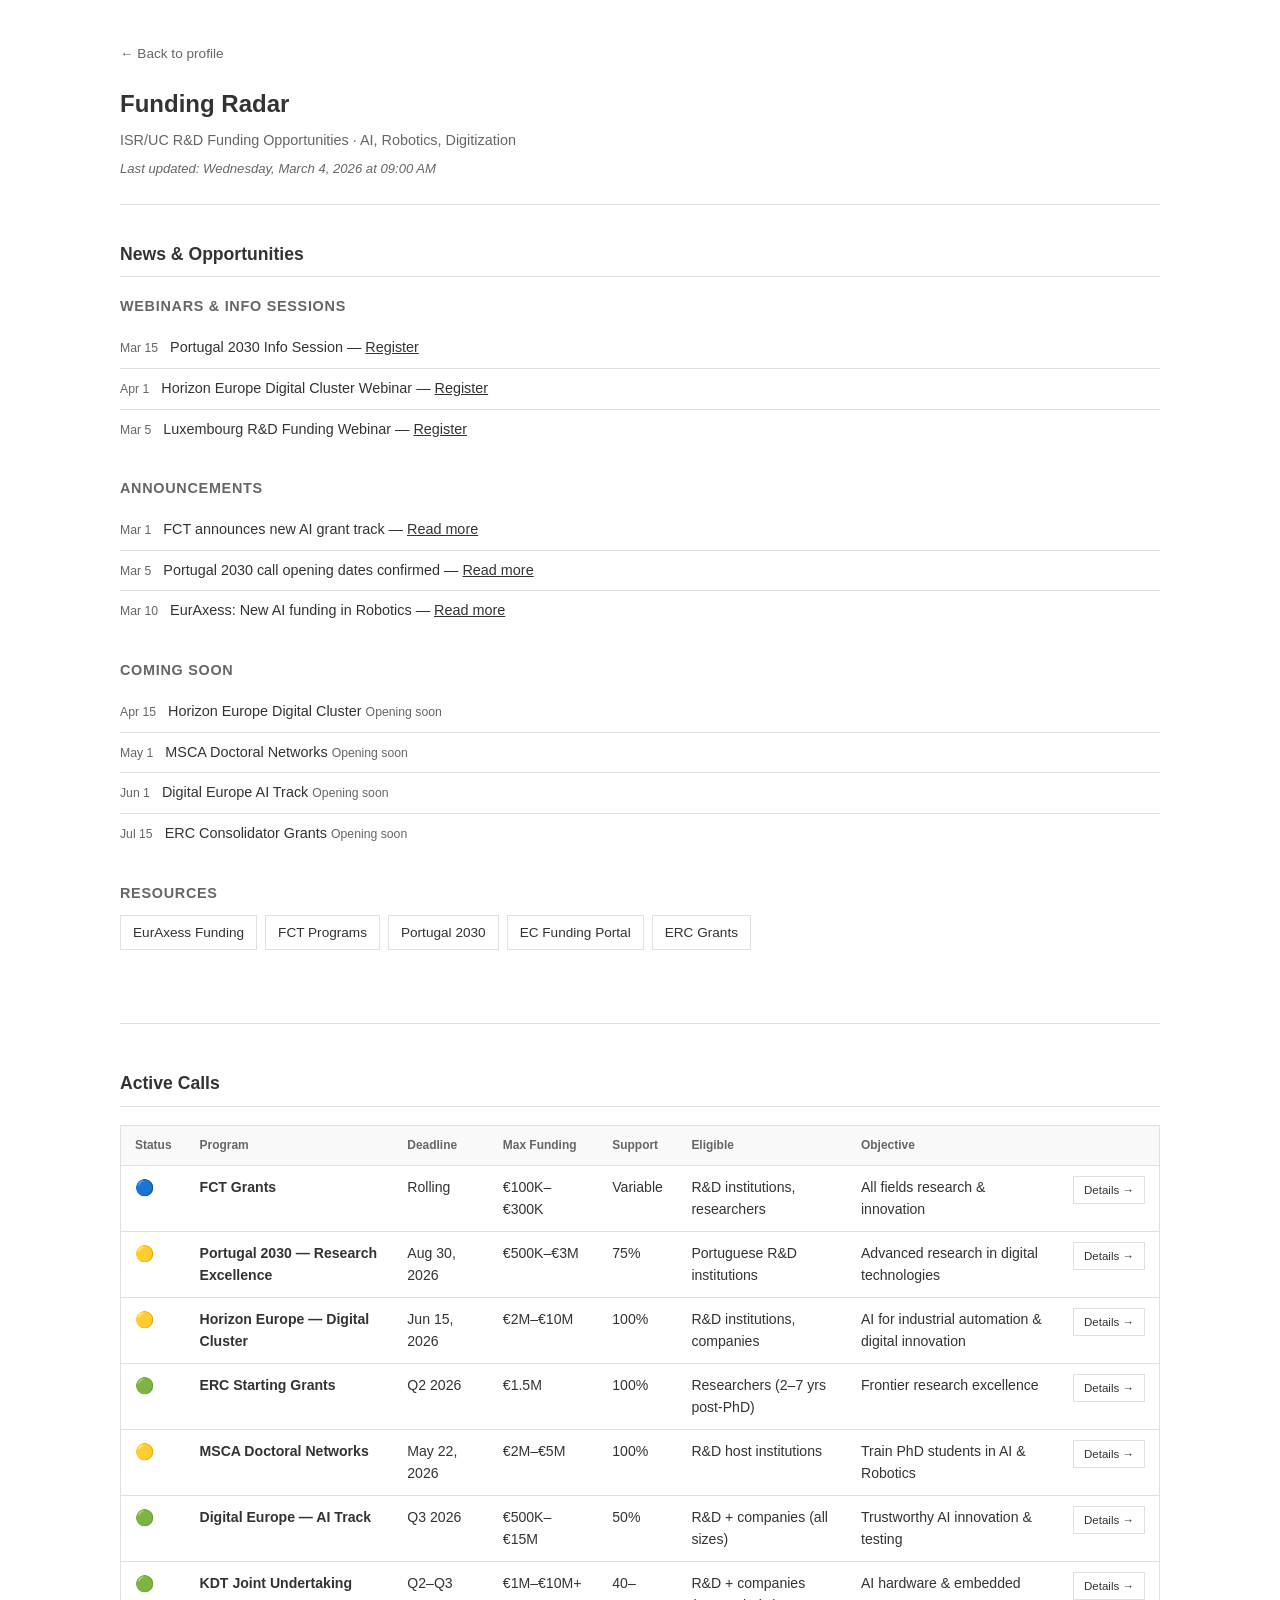
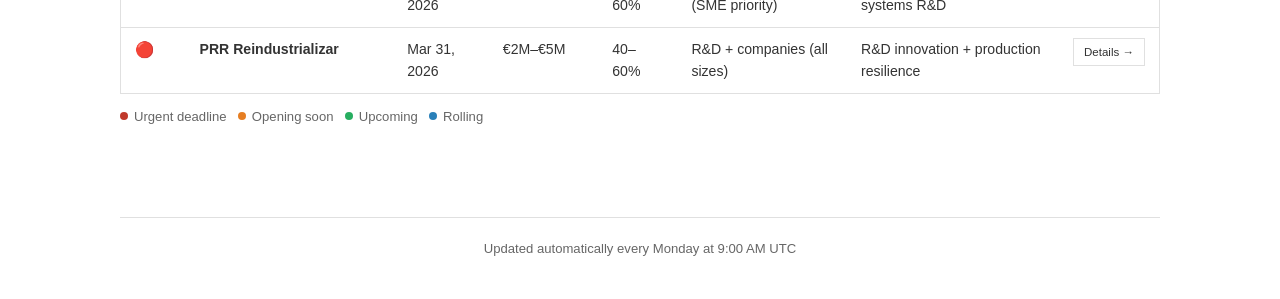
==== funding-radar/index.html @ 08bf84ca "Add talk images, move Funding Radar to nav, fix layout - Add ARRSAI, openday, masterclass, semanados" ====
<!DOCTYPE html>
<html lang="en">
<head>
    <meta charset="UTF-8">
    <meta name="viewport" content="width=device-width, initial-scale=1.0">
    <title>Funding Radar — ISR/UC Research Opportunities</title>
    <link rel="stylesheet" href="style.css">
</head>
<body>
    <div class="container">
        <!-- Header -->
        <header class="header">
            <a href="../index.html" class="back-link">← Back to profile</a>
            <h1>Funding Radar</h1>
            <p class="subtitle">ISR/UC R&D Funding Opportunities · AI, Robotics, Digitization</p>
            <p class="timestamp" id="timestamp"></p>
        </header>

        <!-- News Section -->
        <section class="section">
            <h2>News & Opportunities</h2>

            <div class="news-subsection">
                <h3>Webinars & Info Sessions</h3>
                <ul id="webinars-list" class="news-list">
                    <!-- Populated by JavaScript -->
                </ul>
            </div>

            <div class="news-subsection">
                <h3>Announcements</h3>
                <ul id="announcements-list" class="news-list">
                    <!-- Populated by JavaScript -->
                </ul>
            </div>

            <div class="news-subsection">
                <h3>Coming Soon</h3>
                <ul id="coming-soon-list" class="news-list">
                    <!-- Populated by JavaScript -->
                </ul>
            </div>

            <div class="news-subsection">
                <h3>Resources</h3>
                <ul class="resources-list">
                    <li><a href="https://euraxess.ec.europa.eu/jobs/funding" target="_blank">EurAxess Funding</a></li>
                    <li><a href="https://www.fct.pt/financiamento/programas-de-financiamento/" target="_blank">FCT Programs</a></li>
                    <li><a href="https://www.portugal2030.pt/" target="_blank">Portugal 2030</a></li>
                    <li><a href="https://ec.europa.eu/info/funding-tenders/opportunities/portal/screen/home" target="_blank">EC Funding Portal</a></li>
                    <li><a href="https://erc.europa.eu/apply-grant" target="_blank">ERC Grants</a></li>
                </ul>
            </div>
        </section>

        <!-- Active Calls Section -->
        <section class="section">
            <h2>Active Calls</h2>
            <div class="table-wrapper">
                <table class="calls-table" id="calls-table">
                    <thead>
                        <tr>
                            <th>Status</th>
                            <th>Program</th>
                            <th>Deadline</th>
                            <th>Max Funding</th>
                            <th>Support</th>
                            <th>Eligible</th>
                            <th>Objective</th>
                            <th></th>
                        </tr>
                    </thead>
                    <tbody id="calls-tbody">
                        <!-- Populated by JavaScript -->
                    </tbody>
                </table>
            </div>
            <p class="legend">
                <span class="legend-dot urgent"></span> Urgent deadline &nbsp;
                <span class="legend-dot soon"></span> Opening soon &nbsp;
                <span class="legend-dot coming"></span> Upcoming &nbsp;
                <span class="legend-dot ongoing"></span> Rolling
            </p>
        </section>

        <!-- Footer -->
        <footer class="footer">
            <p>Updated automatically every Monday at 9:00 AM UTC</p>
        </footer>
    </div>

    <script src="script.js"></script>
</body>
</html>
---- funding-radar/style.css ----
/* Funding Radar — Minimalist Academic Style */

:root {
    --text: #333333;
    --text-light: #666666;
    --border: #e0e0e0;
    --light: #f9f9f9;
    --white: #ffffff;
}

* {
    margin: 0;
    padding: 0;
    box-sizing: border-box;
}

html { scroll-behavior: smooth; }

body {
    font-family: -apple-system, BlinkMacSystemFont, 'Segoe UI', 'Helvetica Neue', sans-serif;
    background: var(--white);
    color: var(--text);
    line-height: 1.6;
}

.container {
    max-width: 1100px;
    margin: 0 auto;
    padding: 40px 30px;
}

/* Back link */
.back-link {
    display: inline-block;
    font-size: 0.85em;
    color: var(--text-light);
    text-decoration: none;
    margin-bottom: 20px;
}
.back-link:hover { color: var(--text); }

/* Header */
.header {
    padding-bottom: 25px;
    margin-bottom: 35px;
    border-bottom: 1px solid var(--border);
}

.header h1 {
    font-size: 1.5em;
    font-weight: 600;
    color: var(--text);
    margin-bottom: 6px;
}

.header .subtitle {
    font-size: 0.9em;
    color: var(--text-light);
    margin-bottom: 6px;
}

.header .timestamp {
    font-size: 0.82em;
    color: var(--text-light);
    font-style: italic;
}

/* Sections */
.section {
    margin-bottom: 45px;
    padding-bottom: 45px;
    border-bottom: 1px solid var(--border);
}

.section:last-of-type { border-bottom: none; }

.section h2 {
    font-size: 1.1em;
    font-weight: 600;
    color: var(--text);
    margin-bottom: 18px;
    padding-bottom: 8px;
    border-bottom: 1px solid var(--border);
}

.section h3 {
    font-size: 0.9em;
    font-weight: 600;
    color: var(--text-light);
    text-transform: uppercase;
    letter-spacing: 0.05em;
    margin-bottom: 10px;
}

/* Table */
.table-wrapper {
    overflow-x: auto;
    border: 1px solid var(--border);
    margin-bottom: 12px;
}

.calls-table {
    width: 100%;
    border-collapse: collapse;
    font-size: 0.88em;
}

.calls-table thead {
    background: var(--light);
}

.calls-table th {
    padding: 10px 14px;
    text-align: left;
    font-weight: 600;
    font-size: 0.85em;
    color: var(--text-light);
    border-bottom: 1px solid var(--border);
    white-space: nowrap;
}

.calls-table td {
    padding: 10px 14px;
    border-bottom: 1px solid var(--border);
    vertical-align: top;
}

.calls-table tbody tr:last-child td { border-bottom: none; }
.calls-table tbody tr:hover { background: var(--light); }

/* Status dots */
.status-urgent  { color: #c0392b; font-size: 1.1em; }
.status-soon    { color: #e67e22; font-size: 1.1em; }
.status-coming  { color: #27ae60; font-size: 1.1em; }
.status-ongoing { color: #2980b9; font-size: 1.1em; }

/* Action link */
.call-link {
    display: inline-block;
    padding: 4px 10px;
    font-size: 0.82em;
    color: var(--text);
    border: 1px solid var(--border);
    text-decoration: none;
    white-space: nowrap;
    transition: all 0.15s;
}
.call-link:hover {
    background: var(--text);
    color: var(--white);
    border-color: var(--text);
}

/* Legend */
.legend {
    font-size: 0.82em;
    color: var(--text-light);
    display: flex;
    align-items: center;
    gap: 4px;
    flex-wrap: wrap;
}
.legend-dot {
    display: inline-block;
    width: 8px;
    height: 8px;
    border-radius: 50%;
    margin-right: 2px;
}
.legend-dot.urgent  { background: #c0392b; }
.legend-dot.soon    { background: #e67e22; }
.legend-dot.coming  { background: #27ae60; }
.legend-dot.ongoing { background: #2980b9; }

/* News */
.news-subsection { margin-bottom: 28px; }

.news-list {
    list-style: none;
}

.news-list li {
    padding: 9px 0;
    border-bottom: 1px solid var(--border);
    font-size: 0.9em;
    line-height: 1.5;
}

.news-list li:last-child { border-bottom: none; }

.news-list .news-date {
    color: var(--text-light);
    font-size: 0.85em;
    margin-right: 8px;
}

.news-list a {
    color: var(--text);
    text-decoration: underline;
}
.news-list a:hover { color: var(--text-light); }

/* Resources */
.resources-list {
    list-style: none;
    display: flex;
    flex-wrap: wrap;
    gap: 8px;
}

.resources-list li a {
    display: inline-block;
    padding: 6px 12px;
    font-size: 0.85em;
    color: var(--text);
    border: 1px solid var(--border);
    text-decoration: none;
    transition: all 0.15s;
}
.resources-list li a:hover {
    background: var(--text);
    color: var(--white);
    border-color: var(--text);
}

/* Footer */
.footer {
    padding-top: 20px;
    text-align: center;
    font-size: 0.82em;
    color: var(--text-light);
    border-top: 1px solid var(--border);
}

/* Responsive */
@media (max-width: 768px) {
    .container { padding: 20px; }
    .calls-table th,
    .calls-table td { padding: 8px 10px; }
    .resources-list { flex-direction: column; }
}
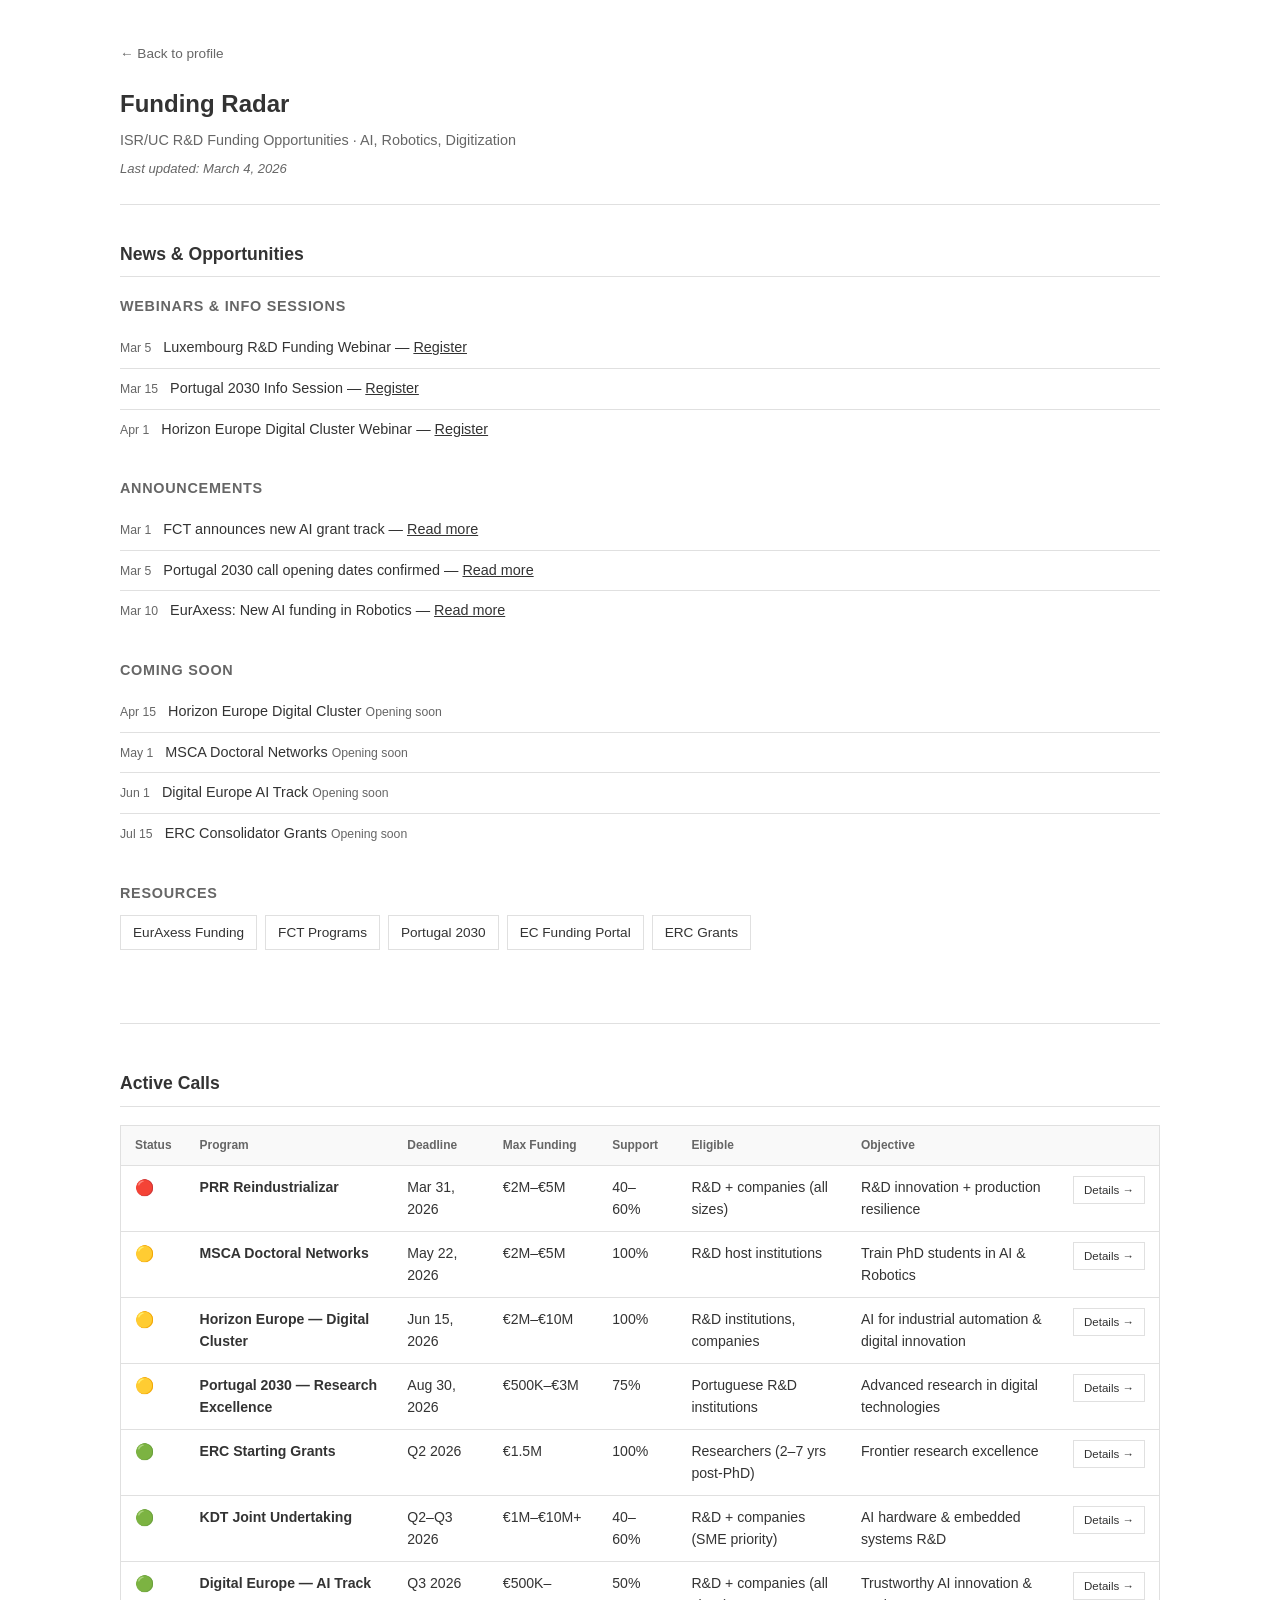
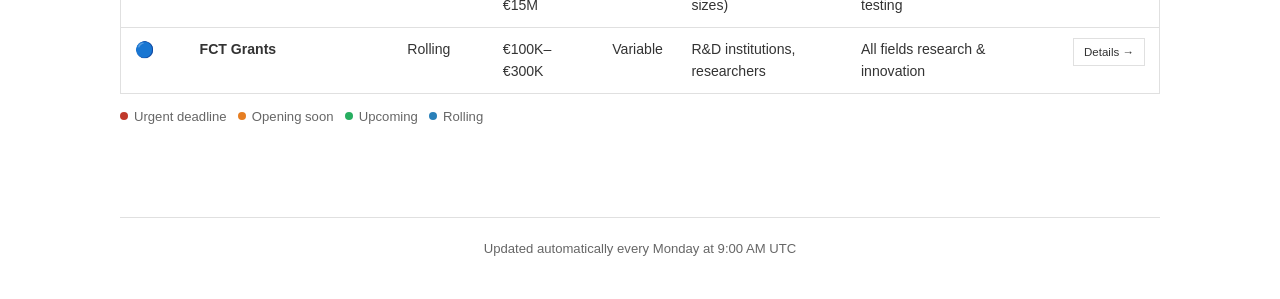
==== commit 7bc4e465: "Redesign funding radar, fix links, improve news section and layout - Funding radar: remove emojis, a" ====
--- a/funding-radar/index.html
+++ b/funding-radar/index.html
@@ -89,6 +89,6 @@
         </footer>
     </div>
 
-    <script src="script.js"></script>
+    <script src="script.js?v=20260304-2"></script>
 </body>
 </html>
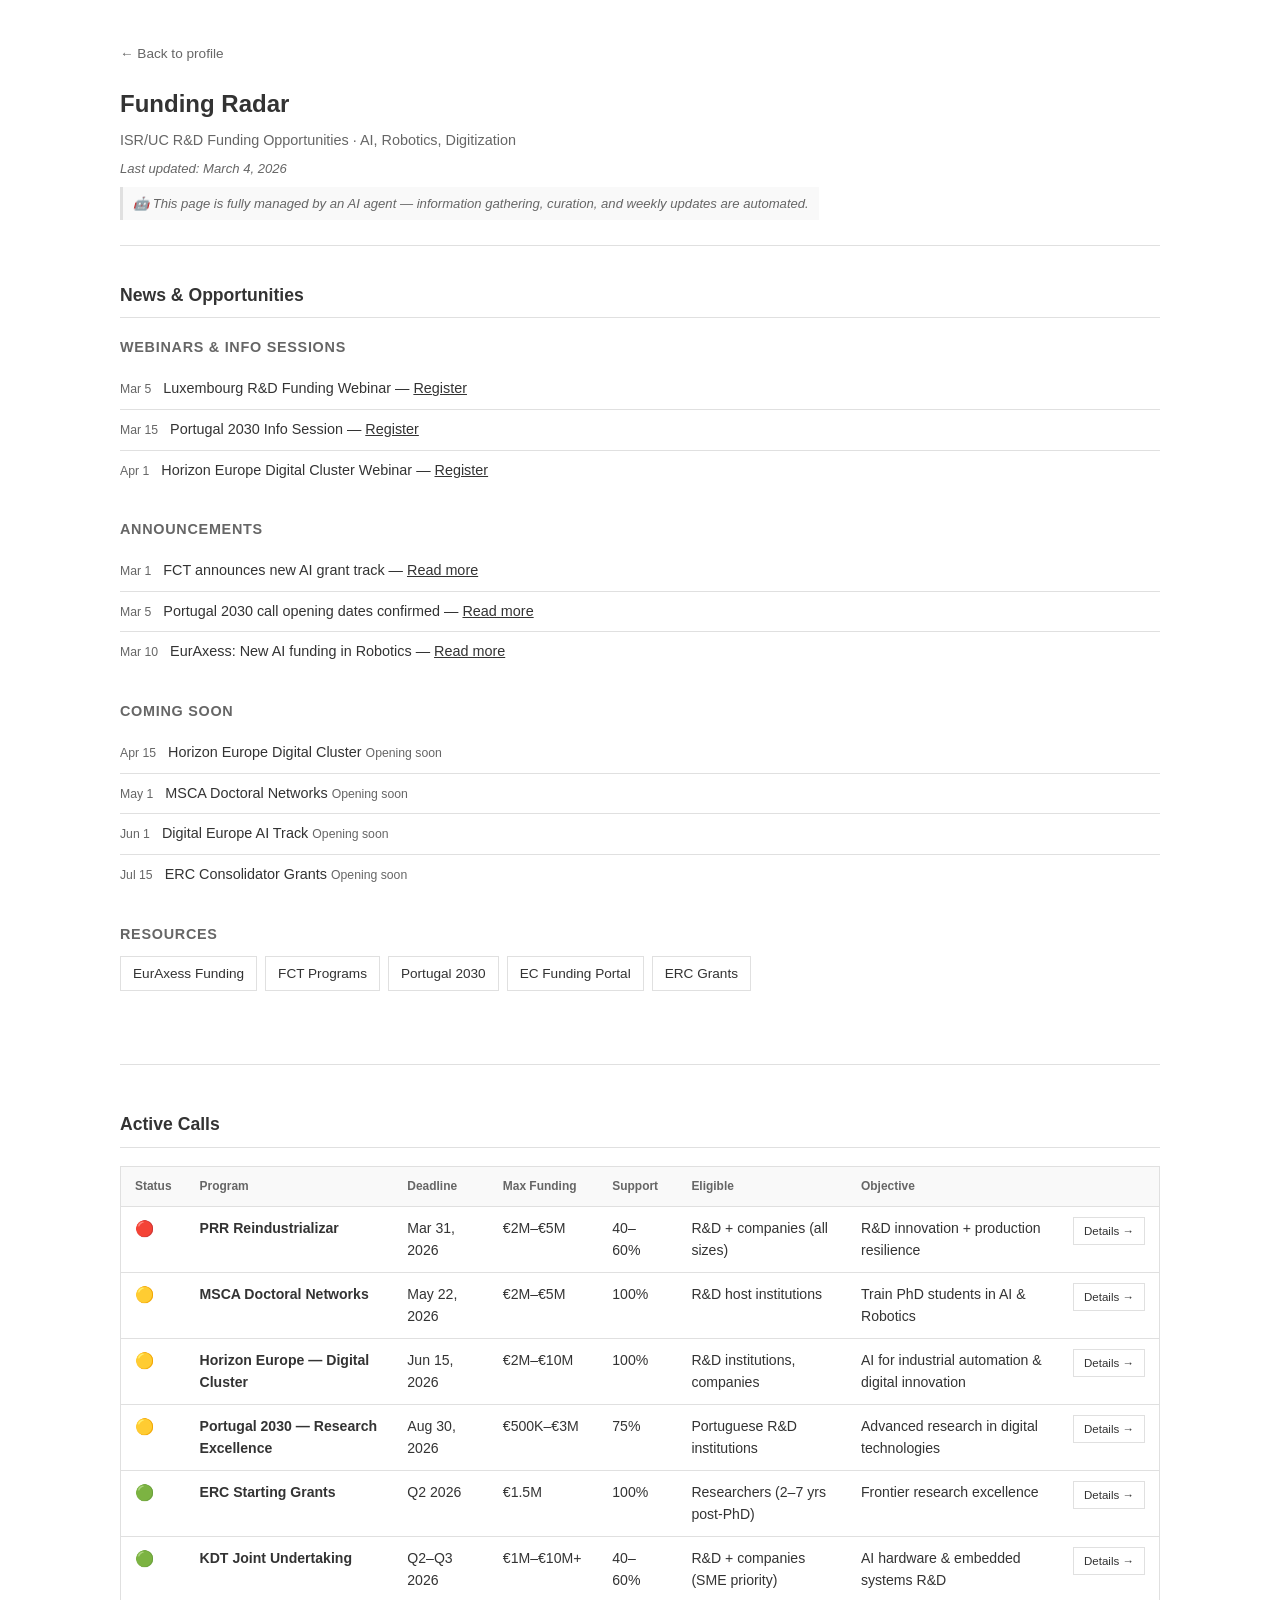
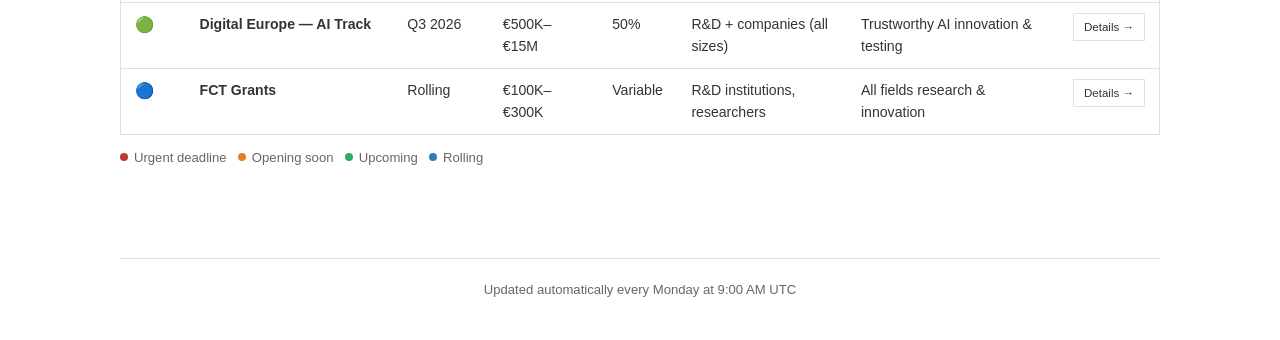
==== commit 189d0743: "Add Font Awesome social icons, blue news-date badge, agent note on radar - Replace PNG/SVG social ic" ====
--- a/funding-radar/index.html
+++ b/funding-radar/index.html
@@ -14,6 +14,7 @@
             <h1>Funding Radar</h1>
             <p class="subtitle">ISR/UC R&D Funding Opportunities · AI, Robotics, Digitization</p>
             <p class="timestamp" id="timestamp"></p>
+            <p class="agent-note">🤖 This page is fully managed by an AI agent — information gathering, curation, and weekly updates are automated.</p>
         </header>
 
         <!-- News Section -->
--- a/funding-radar/style.css
+++ b/funding-radar/style.css
@@ -232,6 +232,17 @@
     border-top: 1px solid var(--border);
 }
 
+.agent-note {
+    font-size: 0.82em;
+    color: var(--text-light);
+    font-style: italic;
+    margin-top: 8px;
+    padding: 6px 10px;
+    background: var(--light);
+    border-left: 3px solid var(--border);
+    display: inline-block;
+}
+
 /* Responsive */
 @media (max-width: 768px) {
     .container { padding: 20px; }
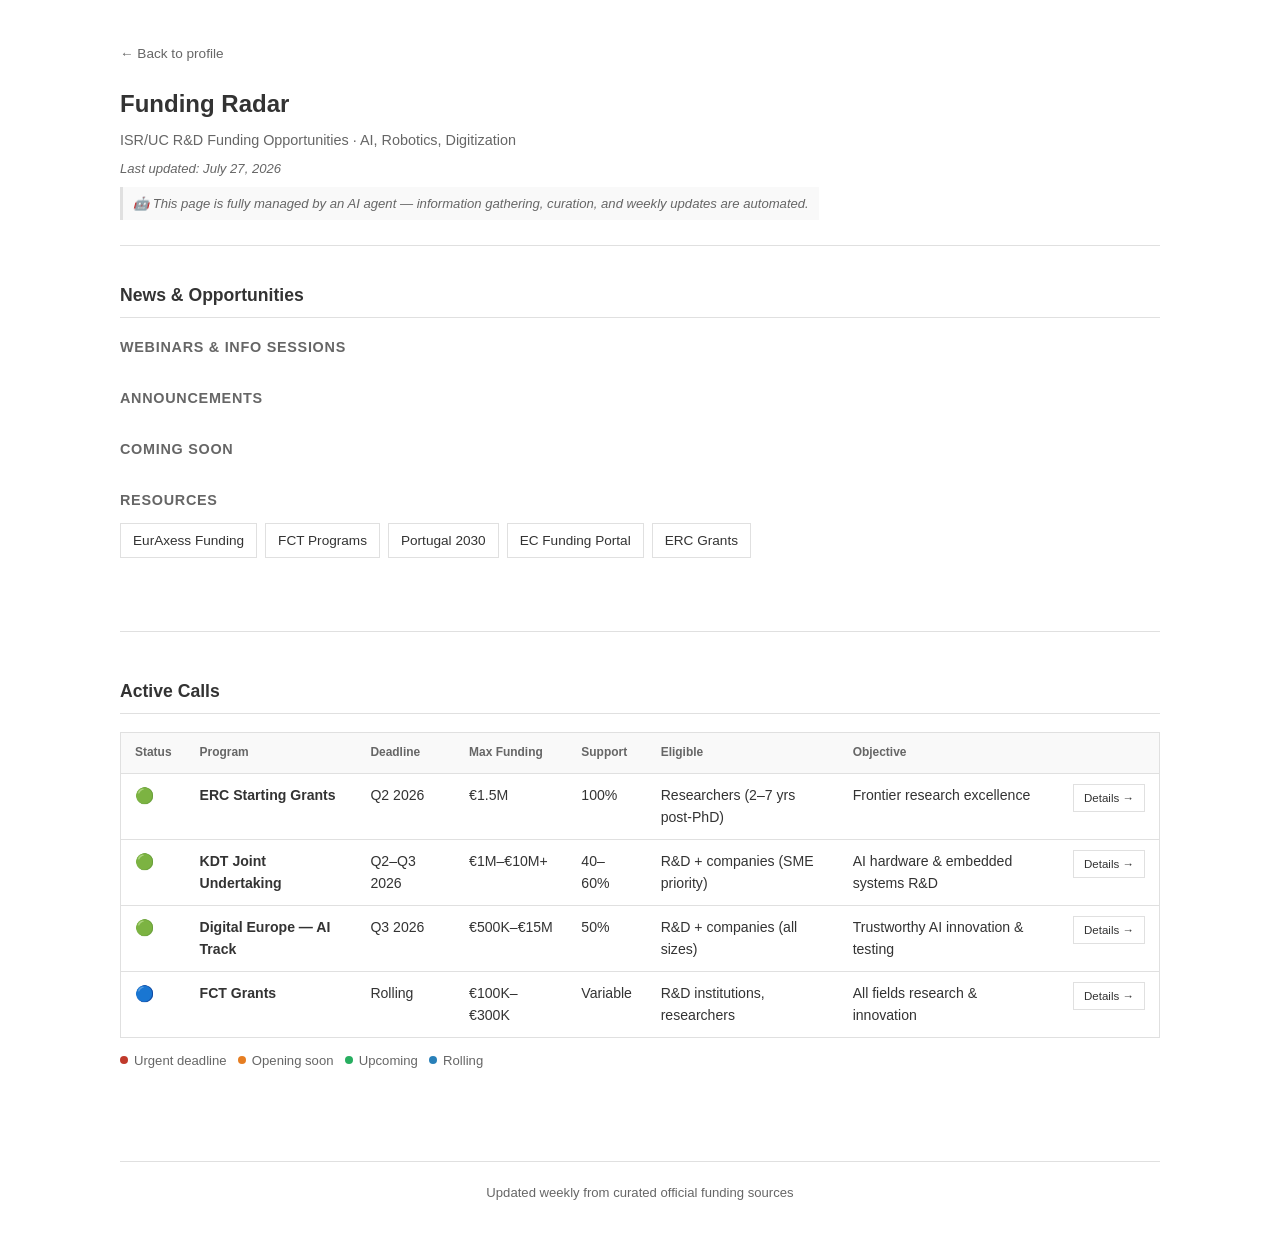
==== commit 840faddc: "Run Funding Radar updates locally" ====
--- a/funding-radar/index.html
+++ b/funding-radar/index.html
@@ -86,7 +86,7 @@
 
         <!-- Footer -->
         <footer class="footer">
-            <p>Updated automatically every Monday at 9:00 AM UTC</p>
+            <p>Updated weekly from curated official funding sources</p>
         </footer>
     </div>
 
--- a/funding-radar/style.css
+++ b/funding-radar/style.css
@@ -200,6 +200,22 @@
 }
 .news-list a:hover { color: var(--text-light); }
 
+/* Recently outdated items (<=30 days past deadline/date): keep visible but faded/struck */
+.stale-item {
+    opacity: 0.45;
+}
+
+.calls-table tr.stale-item td,
+.news-list li.stale-item {
+    text-decoration: line-through;
+    text-decoration-thickness: 1px;
+}
+
+.calls-table tr.stale-item a,
+.news-list li.stale-item a {
+    color: var(--text-light);
+}
+
 /* Resources */
 .resources-list {
     list-style: none;
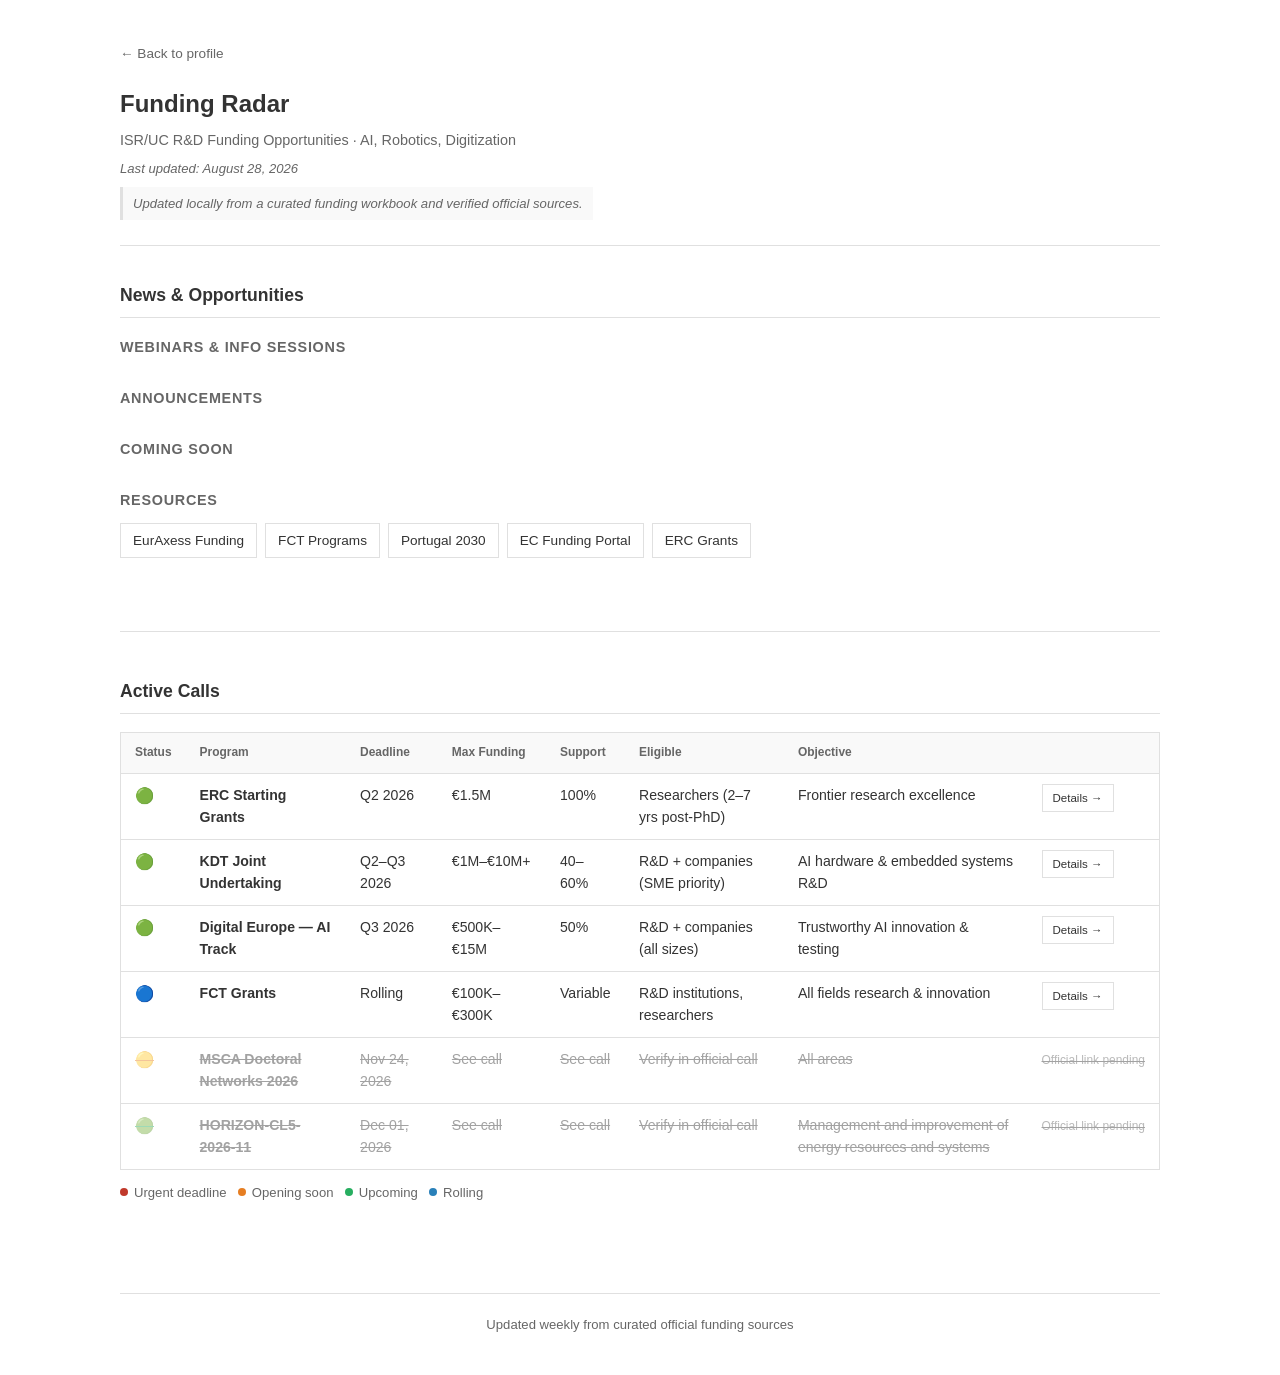
==== commit c2d10e32: "Add workbook calls to Funding Radar page" ====
--- a/funding-radar/index.html
+++ b/funding-radar/index.html
@@ -14,7 +14,7 @@
             <h1>Funding Radar</h1>
             <p class="subtitle">ISR/UC R&D Funding Opportunities · AI, Robotics, Digitization</p>
             <p class="timestamp" id="timestamp"></p>
-            <p class="agent-note">🤖 This page is fully managed by an AI agent — information gathering, curation, and weekly updates are automated.</p>
+            <p class="agent-note">Updated locally from a curated funding workbook and verified official sources.</p>
         </header>
 
         <!-- News Section -->
@@ -90,6 +90,6 @@
         </footer>
     </div>
 
-    <script src="script.js?v=20260304-2"></script>
+    <script src="script.js?v=20260828-1"></script>
 </body>
 </html>
--- a/funding-radar/style.css
+++ b/funding-radar/style.css
@@ -65,6 +65,8 @@
     font-style: italic;
 }
 
+.source-pending { color: var(--text-light); font-size: 0.85em; white-space: nowrap; }
+
 /* Sections */
 .section {
     margin-bottom: 45px;
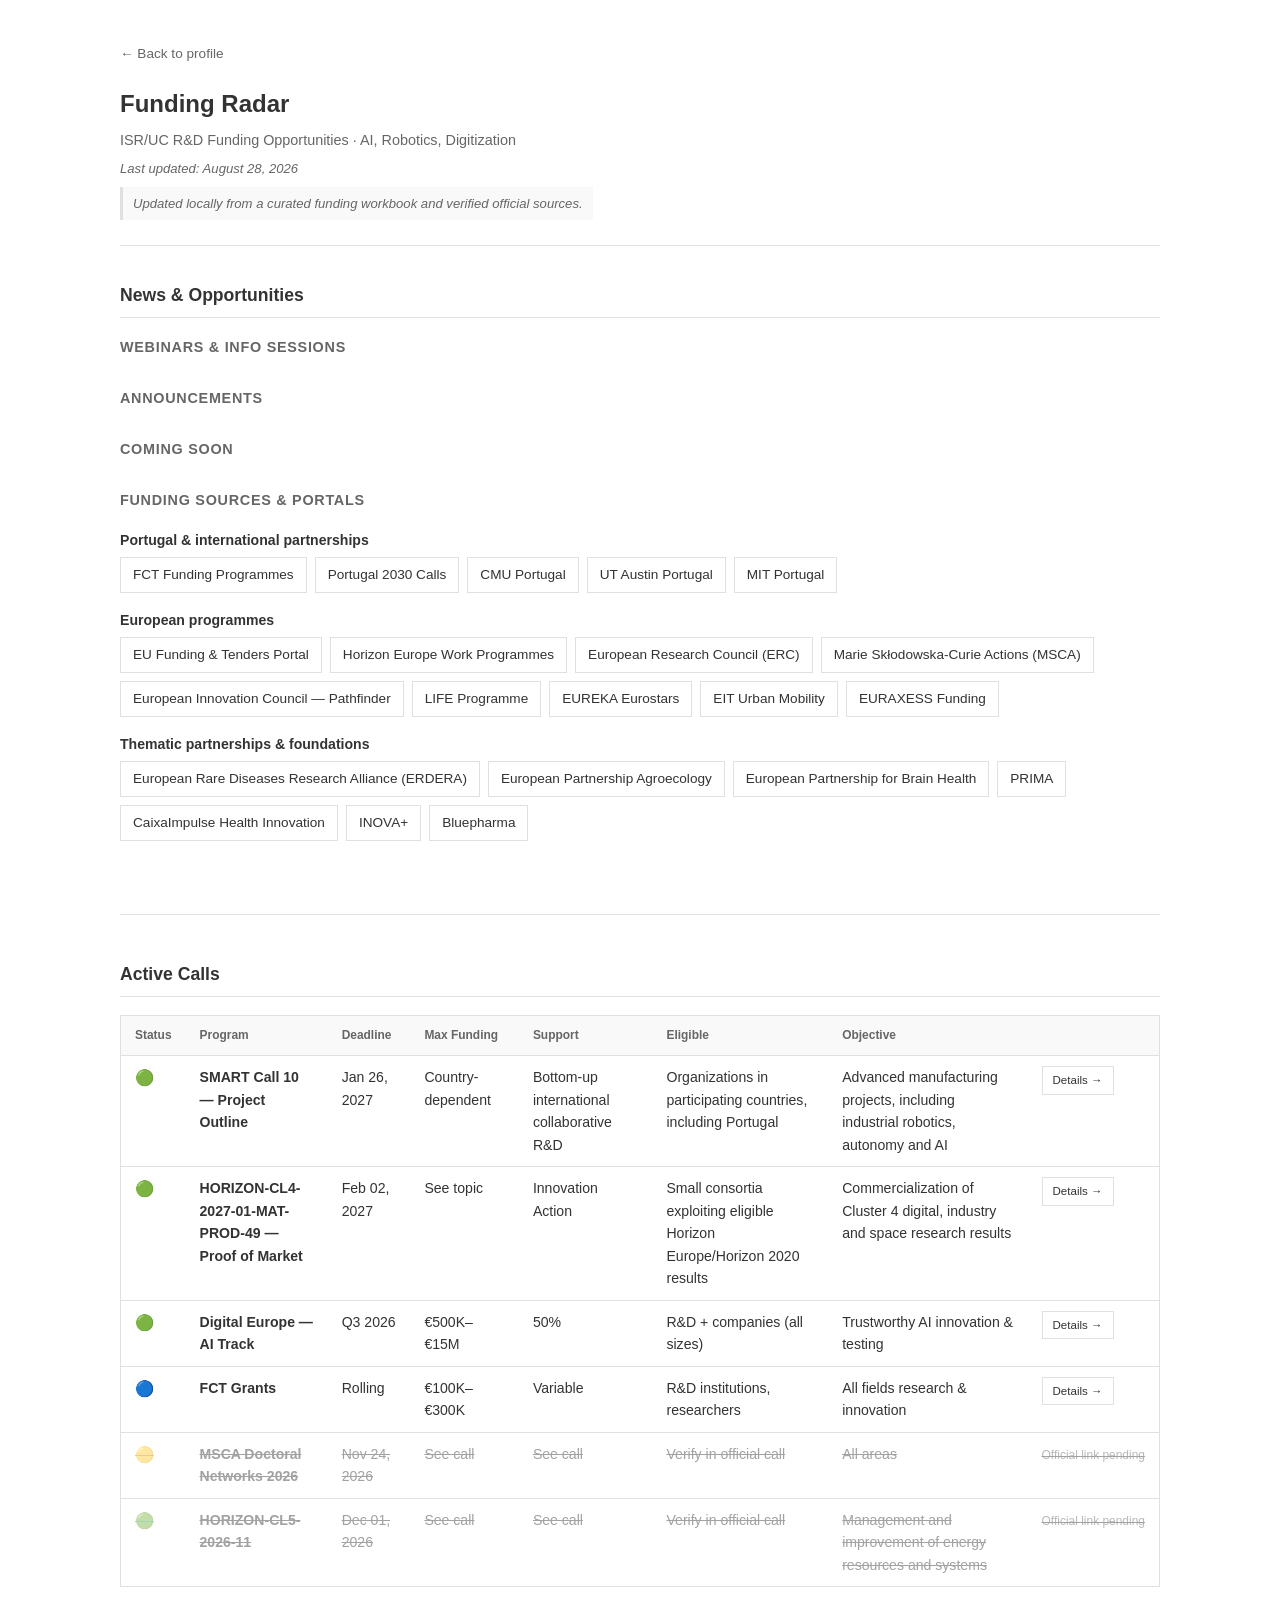
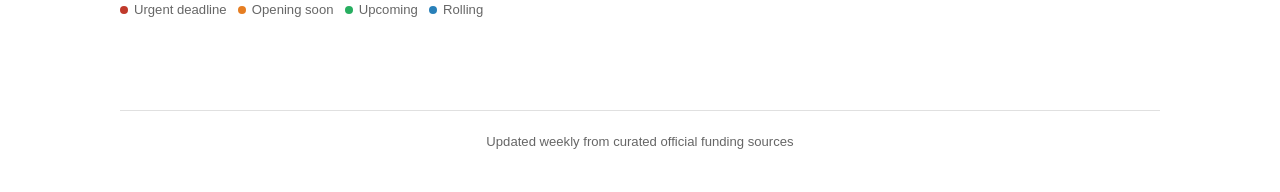
==== commit 79a710b0: "Scan funding portals for robotics and AI calls" ====
--- a/funding-radar/index.html
+++ b/funding-radar/index.html
@@ -43,13 +43,36 @@
             </div>
 
             <div class="news-subsection">
-                <h3>Resources</h3>
+                <h3>Funding Sources &amp; Portals</h3>
+                <h4>Portugal &amp; international partnerships</h4>
                 <ul class="resources-list">
-                    <li><a href="https://euraxess.ec.europa.eu/jobs/funding" target="_blank">EurAxess Funding</a></li>
-                    <li><a href="https://www.fct.pt/financiamento/programas-de-financiamento/" target="_blank">FCT Programs</a></li>
-                    <li><a href="https://www.portugal2030.pt/" target="_blank">Portugal 2030</a></li>
-                    <li><a href="https://ec.europa.eu/info/funding-tenders/opportunities/portal/screen/home" target="_blank">EC Funding Portal</a></li>
-                    <li><a href="https://erc.europa.eu/apply-grant" target="_blank">ERC Grants</a></li>
+                    <li><a href="https://www.fct.pt/financiamento/programas-de-financiamento/" target="_blank" rel="noopener">FCT Funding Programmes</a></li>
+                    <li><a href="https://portugal2030.pt/avisos/" target="_blank" rel="noopener">Portugal 2030 Calls</a></li>
+                    <li><a href="https://cmuportugal.org/funding-opportunities/" target="_blank" rel="noopener">CMU Portugal</a></li>
+                    <li><a href="https://utaustinportugal.org/funding/" target="_blank" rel="noopener">UT Austin Portugal</a></li>
+                    <li><a href="https://mitportugal.org/" target="_blank" rel="noopener">MIT Portugal</a></li>
+                </ul>
+                <h4>European programmes</h4>
+                <ul class="resources-list">
+                    <li><a href="https://ec.europa.eu/info/funding-tenders/opportunities/portal/screen/home" target="_blank" rel="noopener">EU Funding &amp; Tenders Portal</a></li>
+                    <li><a href="https://research-and-innovation.ec.europa.eu/funding/funding-opportunities/funding-programmes-and-open-calls/horizon-europe/horizon-europe-work-programmes_en" target="_blank" rel="noopener">Horizon Europe Work Programmes</a></li>
+                    <li><a href="https://erc.europa.eu/apply-grant" target="_blank" rel="noopener">European Research Council (ERC)</a></li>
+                    <li><a href="https://rea.ec.europa.eu/funding-and-grants/horizon-europe-marie-sklodowska-curie-actions_en" target="_blank" rel="noopener">Marie Skłodowska-Curie Actions (MSCA)</a></li>
+                    <li><a href="https://eic.ec.europa.eu/eic-funding-opportunities/eic-pathfinder_en" target="_blank" rel="noopener">European Innovation Council — Pathfinder</a></li>
+                    <li><a href="https://cinea.ec.europa.eu/programmes/life_en" target="_blank" rel="noopener">LIFE Programme</a></li>
+                    <li><a href="https://www.eurekanetwork.org/programmes-and-calls/eurostars/" target="_blank" rel="noopener">EUREKA Eurostars</a></li>
+                    <li><a href="https://www.eiturbanmobility.eu/opportunities/" target="_blank" rel="noopener">EIT Urban Mobility</a></li>
+                    <li><a href="https://euraxess.ec.europa.eu/jobs/funding" target="_blank" rel="noopener">EURAXESS Funding</a></li>
+                </ul>
+                <h4>Thematic partnerships &amp; foundations</h4>
+                <ul class="resources-list">
+                    <li><a href="https://erdera.org/" target="_blank" rel="noopener">European Rare Diseases Research Alliance (ERDERA)</a></li>
+                    <li><a href="https://www.agroecologypartnership.eu/" target="_blank" rel="noopener">European Partnership Agroecology</a></li>
+                    <li><a href="https://www.brainhealth-partnership.eu/" target="_blank" rel="noopener">European Partnership for Brain Health</a></li>
+                    <li><a href="https://prima-med.org/" target="_blank" rel="noopener">PRIMA</a></li>
+                    <li><a href="https://caixaresearch.org/en/caixaimpulse-health-innovation-call" target="_blank" rel="noopener">CaixaImpulse Health Innovation</a></li>
+                    <li><a href="https://www.inova.business/" target="_blank" rel="noopener">INOVA+</a></li>
+                    <li><a href="https://www.bluepharma.pt/" target="_blank" rel="noopener">Bluepharma</a></li>
                 </ul>
             </div>
         </section>
--- a/funding-radar/style.css
+++ b/funding-radar/style.css
@@ -94,6 +94,8 @@
     margin-bottom: 10px;
 }
 
+.news-subsection h4 { margin: 16px 0 6px; font-size: 0.88em; font-weight: 600; color: var(--text); }
+
 /* Table */
 .table-wrapper {
     overflow-x: auto;
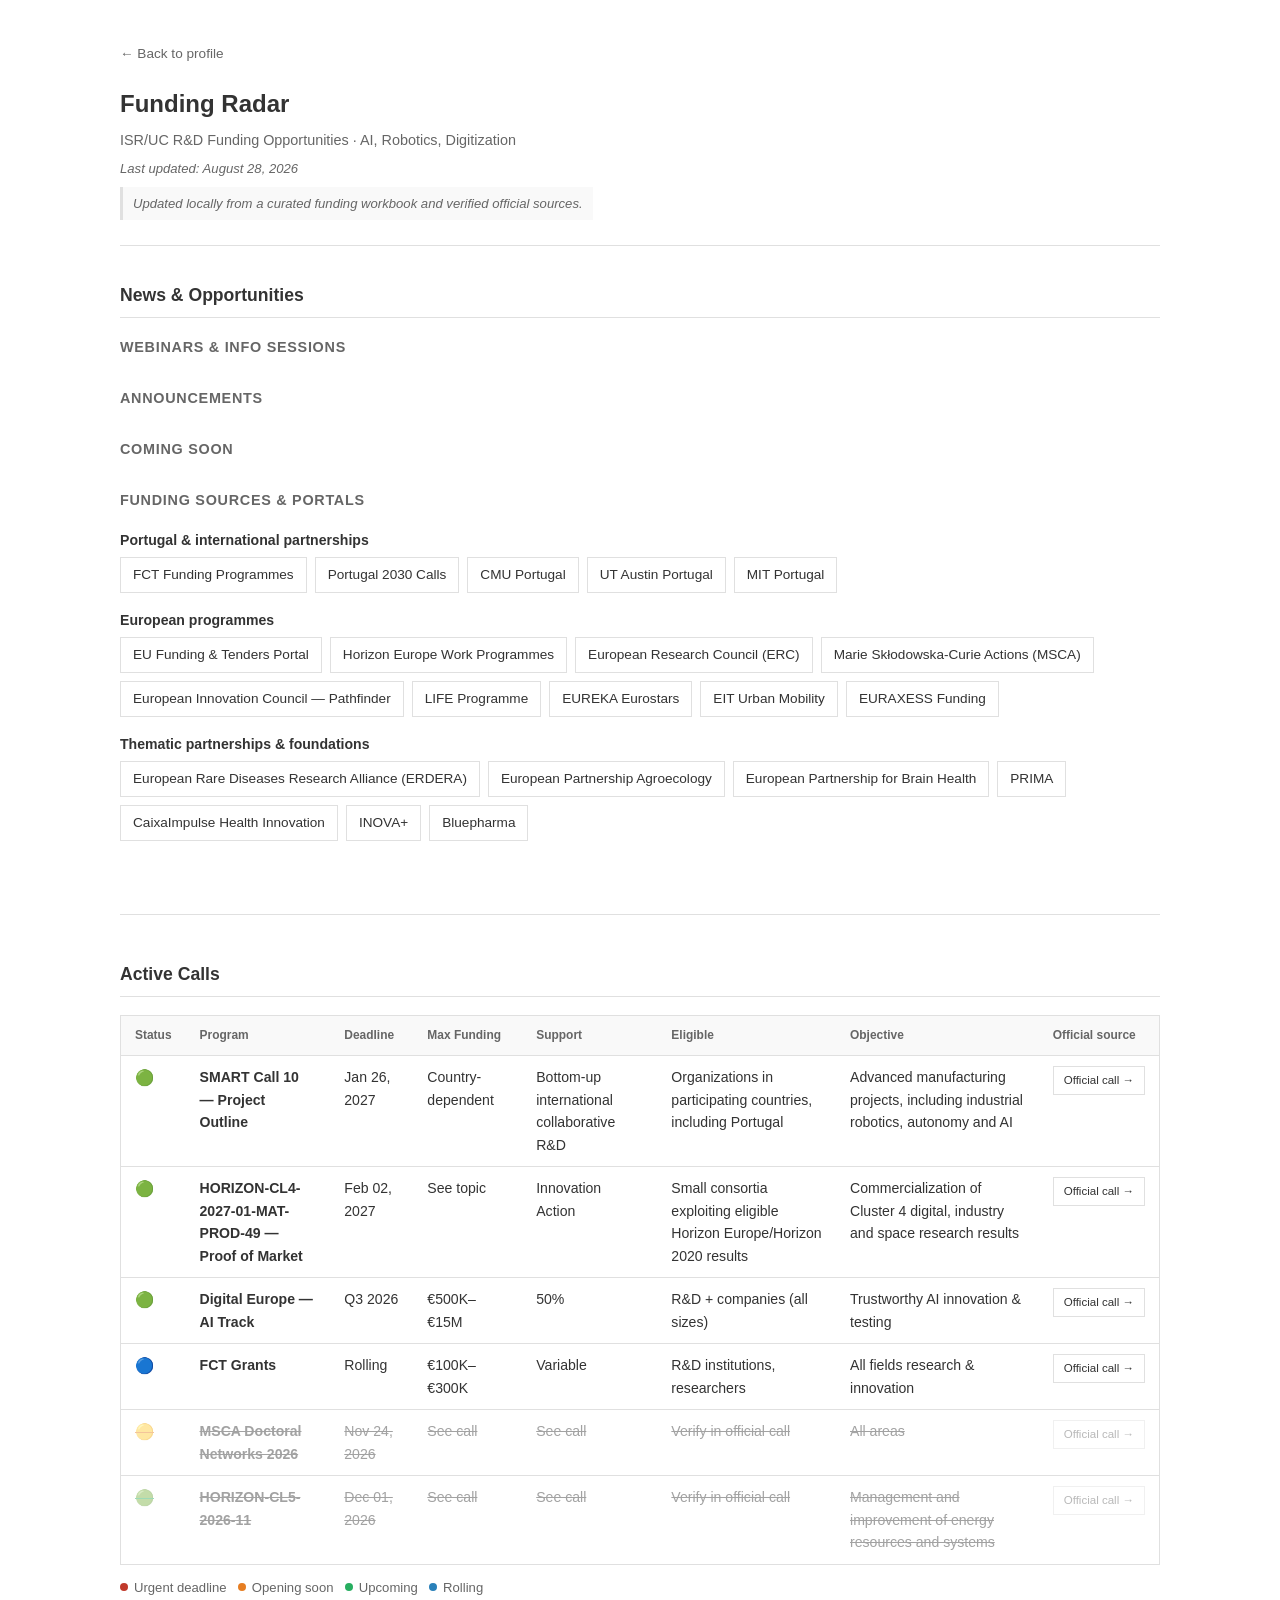
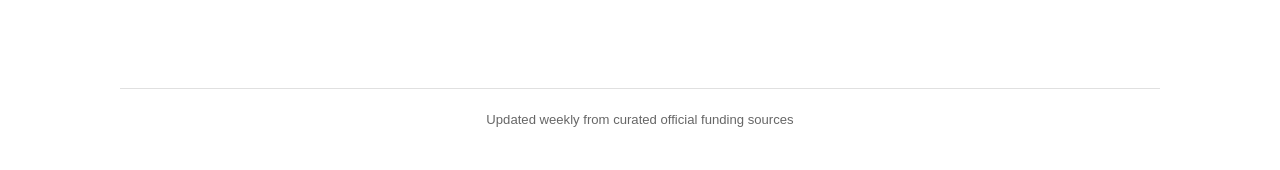
==== commit 1d2ee15b: "Add official links to funding opportunities" ====
--- a/funding-radar/index.html
+++ b/funding-radar/index.html
@@ -91,7 +91,7 @@
                             <th>Support</th>
                             <th>Eligible</th>
                             <th>Objective</th>
-                            <th></th>
+                            <th>Official source</th>
                         </tr>
                     </thead>
                     <tbody id="calls-tbody">
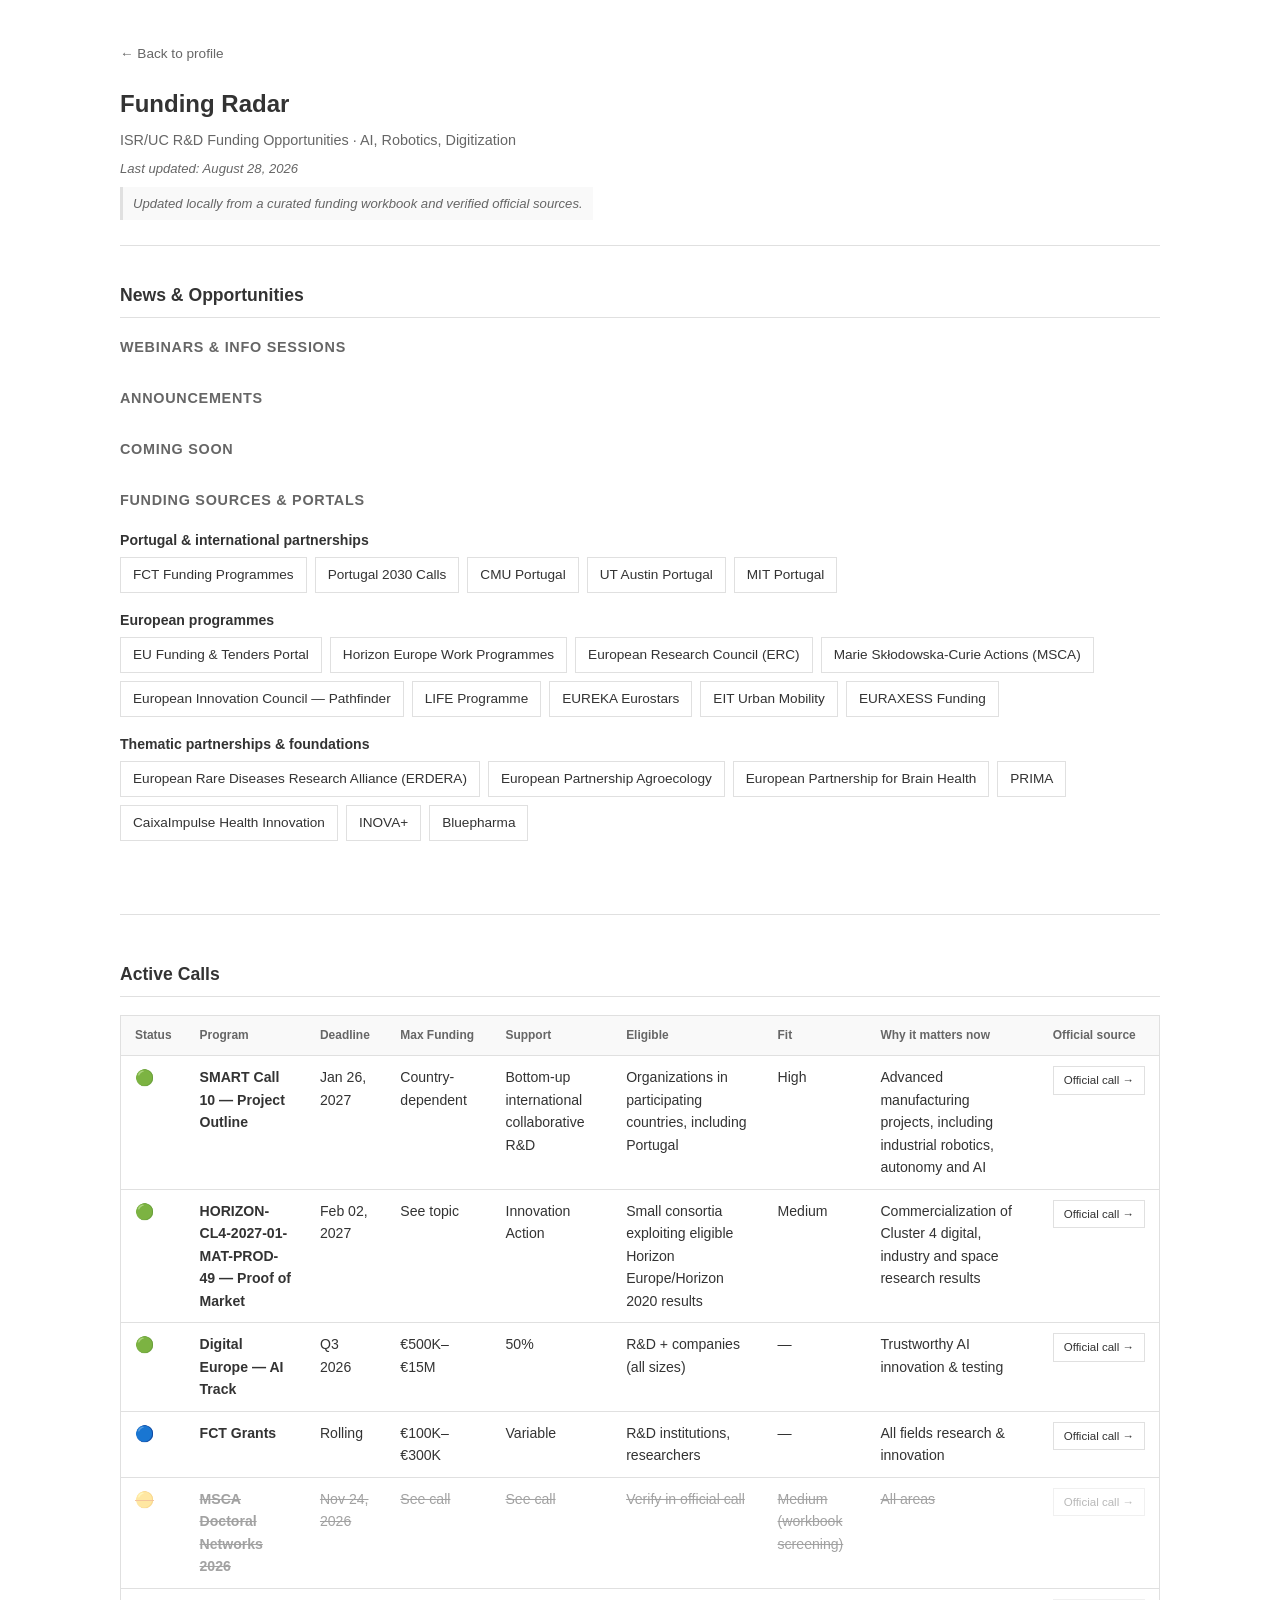
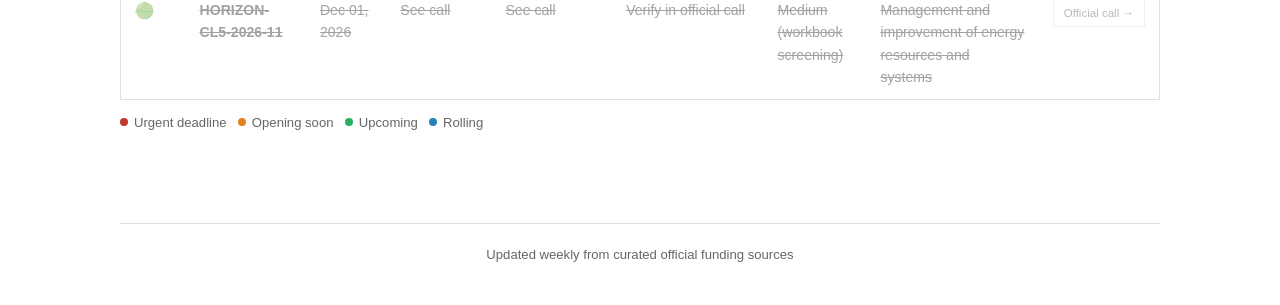
==== commit bff2d530: "Add Codex editorial decisions to Funding Radar" ====
--- a/funding-radar/index.html
+++ b/funding-radar/index.html
@@ -90,7 +90,8 @@
                             <th>Max Funding</th>
                             <th>Support</th>
                             <th>Eligible</th>
-                            <th>Objective</th>
+                            <th>Fit</th>
+                            <th>Why it matters now</th>
                             <th>Official source</th>
                         </tr>
                     </thead>
